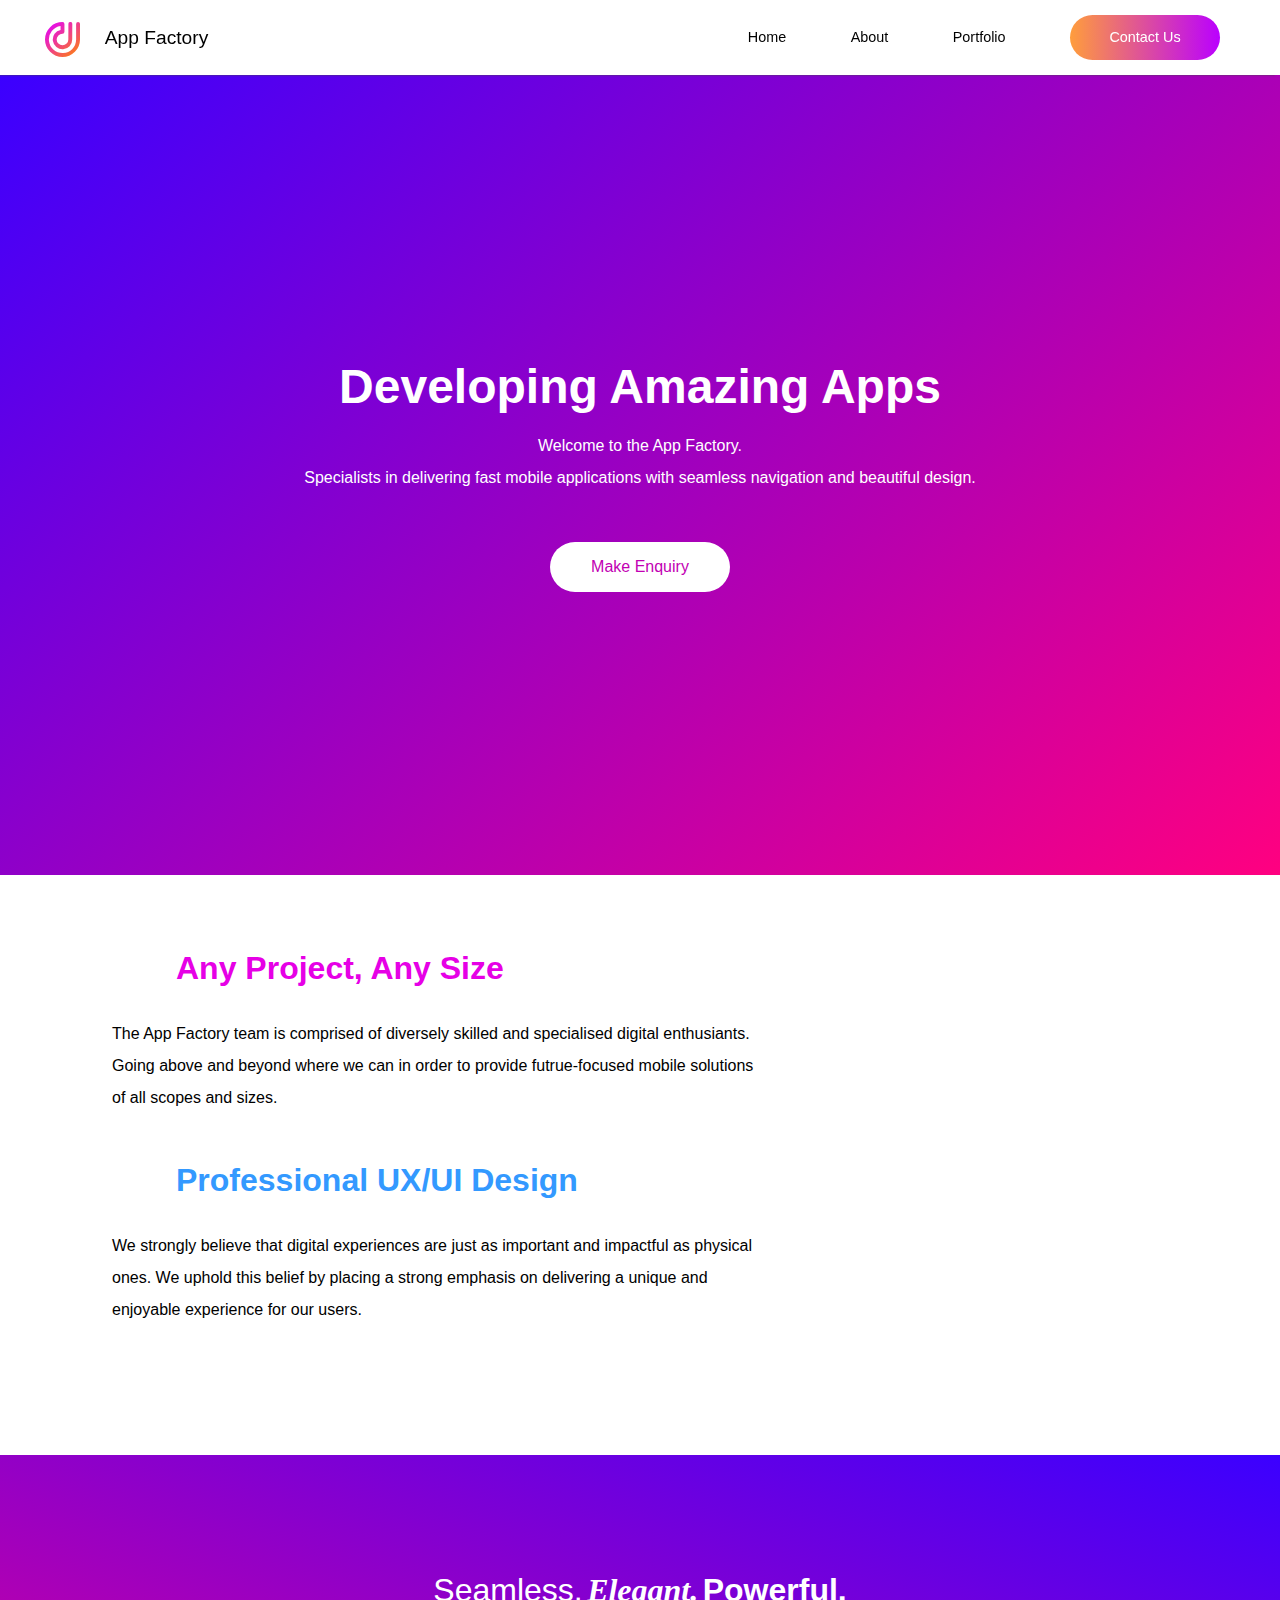
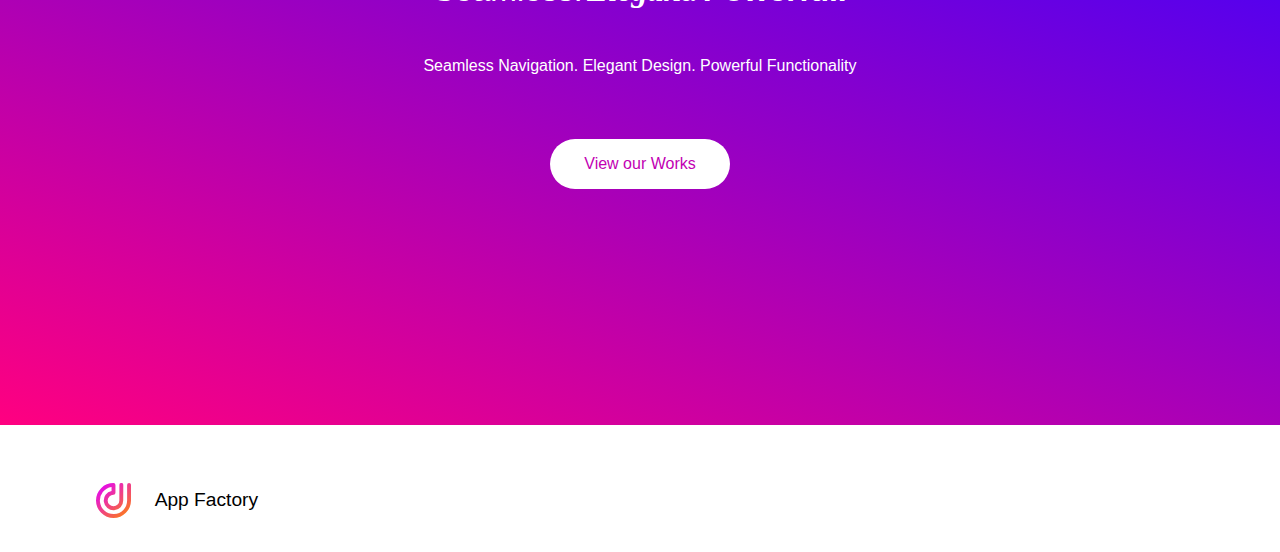
==== mobile.html @ f14864b9 "Updated App Factory Website" ====
<!DOCTYPE html>
<html>
<head>
    <title>App Factory</title>
    <link rel="stylesheet" type="text/css" href="indexmobile.css">
    <script src="https://ajax.googleapis.com/ajax/libs/jquery/3.2.1/jquery.min.js"></script>
    <script src="js/mobile/index.js"></script>

    

    <!--- Meta Tags for SEO -->
    <link rel="canonical" href="http://app-factory.com.au/">

    <meta property="og:locale" content="en_US">
    <meta property="og:type" content="website">
    <meta property="og:title" content="Home - App Factory Griffith University">
    <meta property="og:url" content="http://app-factory.com.au/">
    <meta property="og:site_name" content="App Factory Griffith University">


        
    <meta name="description" content="DESCRIPTION IS NEEDED HERE." />
        
    <meta name="keywords" content="SEO TAGS ARE NEEDED HERE" />

    <meta property="og:description" content="DESCRIPTION IS NEEDED HERE" />


<!-- Meta Tags End Here -->


    <!--Favicons-->
    <link rel="shortcut icon" href="assets/images/favicons/favicon.ico" type="image/x-icon"/>
    <link rel="apple-touch-icon" sizes="57x57" href="assets/images/favicons/apple-touch-icon-57x57.png">
    <link rel="apple-touch-icon" sizes="60x60" href="assets/images/favicons/apple-touch-icon-60x60.png">
    <link rel="apple-touch-icon" sizes="72x72" href="assets/images/favicons/apple-touch-icon-72x72.png">
    <link rel="apple-touch-icon" sizes="76x76" href="assets/images/favicons/apple-touch-icon-76x76.png">
    <link rel="apple-touch-icon" sizes="114x114" href="assets/images/favicons/apple-touch-icon-114x114.png">
    <link rel="apple-touch-icon" sizes="120x120" href="assets/images/favicons/apple-touch-icon-120x120.png">
    <link rel="apple-touch-icon" sizes="144x144" href="assets/images/favicons/apple-touch-icon-144x144.png">
    <link rel="apple-touch-icon" sizes="152x152" href="assets/images/favicons/apple-touch-icon-152x152.png">
    <link rel="apple-touch-icon" sizes="180x180" href="assets/images/favicons/apple-touch-icon-180x180.png">
    <link rel="icon" type="image/png" href="assets/images/favicons/favicon-16x16.png" sizes="16x16">
    <link rel="icon" type="image/png" href="assets/images/favicons/favicon-32x32.png" sizes="32x32">
    <link rel="icon" type="image/png" href="assets/images/favicons/favicon-96x96.png" sizes="96x96">
    <link rel="icon" type="image/png" href="assets/images/favicons/android-chrome-192x192.png" sizes="192x192">
    <!--End Favicons-->
    <meta name="viewport" content="width=device-width, initial-scale=1.0">

    <script type="text/javascript">
        window.onresize = function(event) {
        if (window.innerWidth > 768) {
          document.location = "index.html";
        }
      };
    </script>
</head>

<body id="body">

    <nav>
        <a href="index.html"><img src="assets/images/AFLogo.svg" id="logo" alt="App Factory Logo"></a>
        <h1>App Factory</h1>
        <img src="assets/images/icons/burgerbutton.svg" id="menu" onclick="showMenu()" alt="Mobile Menu Button">
        <img src="assets/images/icons/menuclosebtn.svg" id="x" onclick="hideMenu()" alt="Mobile Menu Close Button">
    </nav>

    <div id="menubox">
        <ul>
            <li><a href="mobile.html">Home</a></li>
            <li><a href="pages/about/about-mobile.html">About</a></li>
            <li><a href="pages/portfolio/portfolio-mobile.html">Portfolio</a></li>
            <li><a href="pages/contact/contact-mobile.html">Contact</a></li>
        </ul>
    </div>

    <div class="flexbox" id="flexbox">
        <header>
            <img src="assets/images/mockups/homepagemockup.png" alt="Product Mockup Image">
            <div class="slogan">
            <h1>Developing Amazing Apps</h1>
            <p>Welcome to the App Factory.<br>Specialists in delivering fast mobile applications with seamless navigation and beautiful design.</p>
            <a href="pages/contact/contact-mobile.html"><button id="enquirebutton">Make Enquiry</button></a>
            </div>
        </header>
        <div class="body1">
            <div class="body1-textbox1">
                <h2 id="h11">Any Project, Any Size</h2>
                <p id="p">The App Factory team is comprised of diversely skilled and specialised digital enthusiasts. Going above and beyond where we can in order to provide innovation-focused mobile solutions of all scopes and sizes.</p>
            </div>
            <div class="body1-textbox2">
                <h2 id="h12">Professional UX/UI Design</h2>
                <p>We strongly believe that digital experiences are just as important and impactful as physical ones. We uphold this belief by placing a strong emphasis on delivering a unique and enjoyable experience for our users.</p>
            </div>
            <a href="pages/portfolio/portfolio-mobile.html"><button>View our Portfolio</button></a>
        </div>
        <div class="body2">
            <div class="body2-content">
                <img src="assets/images/shapestarfall.svg" alt="Starfall of Shapes Design">
                <div>
                    <h3 id="seamless">Seamless.</h3>
                    <h3 id="elegant">Elegant.</h3>
                    <h3 id="powerful">Powerful.</h3>
                </div>
                <p>Seamless Navigation.<br> Elegant Design. Powerful Functionality</p>
                <a href="pages/portfolio/portfolio-mobile.html"><button>View our Works</button></a>
            </div>
        </div>
    </div>
    <footer id="footer">
        <div>
            <img src="assets/images/AFLogo.svg" alt="App Factory Logo - Footer">
            <h4>App Factory</h4>
            <p>App Factory is a leading app development team on the Gold Coast based in the School of Information and Communication Technology, Griffith University.</p>
            <p>&copy; Copyright 2015 | App Factory</p>
        </div>
    </footer>
</body>
---- indexmobile.css ----
html {
  height: 100%;
  font-family: "Helvetica", sans-serif;
  width: 100%;
}

body {
  width: 100%;
  padding: 0;
  margin-left: 0;
  margin-right: 0;
  overflow-x: hidden;
}

nav {
  width: 100vw;
  background-color: rgba(255, 255, 255, 0.95);
  box-shadow: -5px 0px 2px #444;
  height: 65px;
  position: fixed;
  top: 0;
  z-index: 111;
}
#logo {
  position: relative;
  width: auto;
  height: 32px;
  margin-left: 3.5vw;
  margin-top: 16px;
}

#menu {
  float: right;
  height: 28px;
  width: auto;
  margin-top: 18px;
  margin-right: 23px;
}

#x {
  float: right;
  height: 30px;
  width: auto;
  margin-top: 15px;
  margin-right: 23px;
  display: none;
}

nav h1 {
  display: inline-block;
  position: absolute;
  font-family: "Helvetica", sans-serif;
  font-weight: lighter;
  margin-left: 15px;
  margin-top: 20px;
  font-size: 1.2em;
}


/*----Menu----*/

#menubox {
  width: 100vw;
  margin-top: 65px;
  top: 0;
  height: calc(100vh - 65px);
  padding: 0;
  position: absolute;
  z-index: 1000;
  color: white;
  position: absolute;
  flex-direction: column;
  justify-content: center;
  background: linear-gradient(200deg, darkviolet, deeppink);
  margin-left: 100vw;
  display: none;
  position: fixed;
}

#menubox img {
  width: 6vw;
  height: auto;
  bottom:  0;
  position: absolute;
  margin-left: 3.5vw;
  margin-top: 3vh;
  top: 0;
}

#menubox ul {
  text-align: center;
  margin: 0 auto;
  width: 80%;
  padding: 0;
}

#menubox ul li {
  list-style-type: none;
  font-size: 5vh;
  font-weight: bold;
  line-height: 2em;
}

#menubox a {
  text-decoration: none;
  color: white;
}

#menubox a:visited {
  color: white;
}

/*----Flexbox----*/

.flexbox {
    display: block;
}

header {
  width: 100%;
  min-height: 700px;
  height: 85vh;
  margin-top: 65px;
  display: flex;
  justify-content: center;
  flex-direction: column;
  overflow: hidden;

  background: -webkit-linear-gradient(50deg, #3B00FF, #FF0080);
  background: -moz-linear-gradient(50deg, #3B00FF, #FF0080);
  background: -o-linear-gradient(50deg, #3B00FF, #FF0080);
  background: linear-gradient(140deg, #3B00FF, #FF0080);
}

header img {
  width: 45%;
  height: auto;
  margin-left: auto;
  margin-right: auto;
}

.slogan {
  position: relative;
  margin: 0 auto;
  text-align: center;
  color: white;
  width: 80%;
}

.slogan h1 {
  font-size: 1.8em;
  -webkit-font-smoothing: antialiased;
}

.slogan p {
  font-size: 1em;
  margin-top: 3em;
  line-height: 2;
  -webkit-font-smoothing: antialiased;
}

header button {
  background-color: white;
  width: 180px;
  height: 50px;
  border: none;
  border-radius: 30px;
  font-size: 1em;
  font-family: "Helvetica", sans-serif;
  color: #c200b3;
  margin: 0 auto;
  position: relative;
  margin-top: 1.5em;
  display: block;
  box-shadow: 0px 0px 3px #666;
}

header button:hover {
  background: none;
  color: white;
  border: 2px solid white;
}

header button:focus {
  outline: none;
}

header a {
  text-decoration: none;
}

/*----Body1----*/

.body1 {
  min-height: 500px;
  height: 670px;
  width: 100%;
  display: flex;
  flex-direction: column;
  justify-content: center;
}

.body1-textbox1 {
  width: 85%;
  margin-left: 2em;
}

.body1-textbox2 {
  width: 85%;
  margin-left: 2em;
  margin-top: 1em;
}

.body1 p {
  margin-top: 0.3em;
  line-height: 1.8em;
}

#pinkshapes {
  height: 35px;
  width: auto;
  display: inline-block;
}

#bluepen {
  height: 35px;
  width: auto;
  display: inline-block;
  margin-top: 3em;
}

#h11 {
  color: #e600e6;
  font-size: 1.5em;
  display: inline-block;
}

#h12 {
  color: darkviolet;
  font-size: 1.5em;
  display: inline-block;
}

.body1 button {
  width: 160px;
  height: 45px;
  border: none;
  border-radius: 30px;
  font-size: 0.8em;
  font-family: "Helvetica", sans-serif;
  color: white;
  margin: 0 auto;
  background: -webkit-linear-gradient(left, #FF9D3C, #BA00FF);
  background: -moz-linear-gradient(left, #FF9D3C, #BA00FF);
  background: -o-linear-gradient(left, #FF9D3C, #BA00FF);
  background: linear-gradient(to right, #FF9D3C, #BA00FF);
  margin-top: 1em;
}

.body1 button:hover {
  background: none;
  font-size: 0.8em;
  font-family: "Helvetica", sans-serif;
  color: black;
  border: 2px solid #BA00FF;
}

.body1 button:focus {
  outline: 0;
}

.body1 a {
  margin: 0 auto;
}

/*----Body2----*/

.body2 {
  height: 420px;
  width: 100%;
  background: -webkit-linear-gradient(110deg, #3B00FF, #FF0080);
  background: -moz-linear-gradient(110deg, #3B00FF, #FF0080);
  background: -o-linear-gradient(110deg, #3B00FF, #FF0080);
  background: linear-gradient(200deg, #3B00FF, #FF0080);
  display: flex;
  flex-direction: column;
  justify-content: center;
}

.body2-content {
  text-align: center;
  color: white;
}

.body2-content img {
  width: auto;
  height: 125px;
  margin: 0 auto;
}

.body2-content h3 {
  display: inline-block;
  font-size: 1.5em;
}

.body2-content p {
  font-weight: lighter;
  line-height: 1.5em;
}

#seamless {
  font-weight: lighter;
}

#elegant {
  font-family: "Times New Roman", sans-serif;
  font-style: italic;
}

#powerful {
  font-weight: bold;
}

.body2 button {
  background-color: white;
  width: 160px;
  height: 45px;
  border: none;
  border-radius: 30px;
  font-size: 0.8em;
  font-family: "Helvetica", sans-serif;
  color: #c200b3;
  margin: 0 auto;
  position: relative;
  margin-top: 1.5em;
  display: block;
  box-shadow: 0px 0px 3px #666;
}

.body2 button:hover {
  background: none;
  color: white;
  border: 2px solid white;
  font-size: 0.8em
}

.body2 button:focus {
  outline: none;
}

.body2 a {
  margin: 0 auto;
  text-decoration: none;
}

/*----Footer----*/

footer {
  width: 100%;
  height: 200px;
}

footer div {
  width: 80%;
  margin-top: 2em;
  margin-left: 2em;
}

footer img {
  height: 35px;
  width: auto;
  display: block;
  position: absolute;
  margin-top: 1.5em;
}

footer h4 {
  display: inline-block;
  margin-left: 3em;
  margin-top: 2em;
}

footer p {
  font-size: 0.8em;
  line-height: 1.5em;
  color: #333;
}
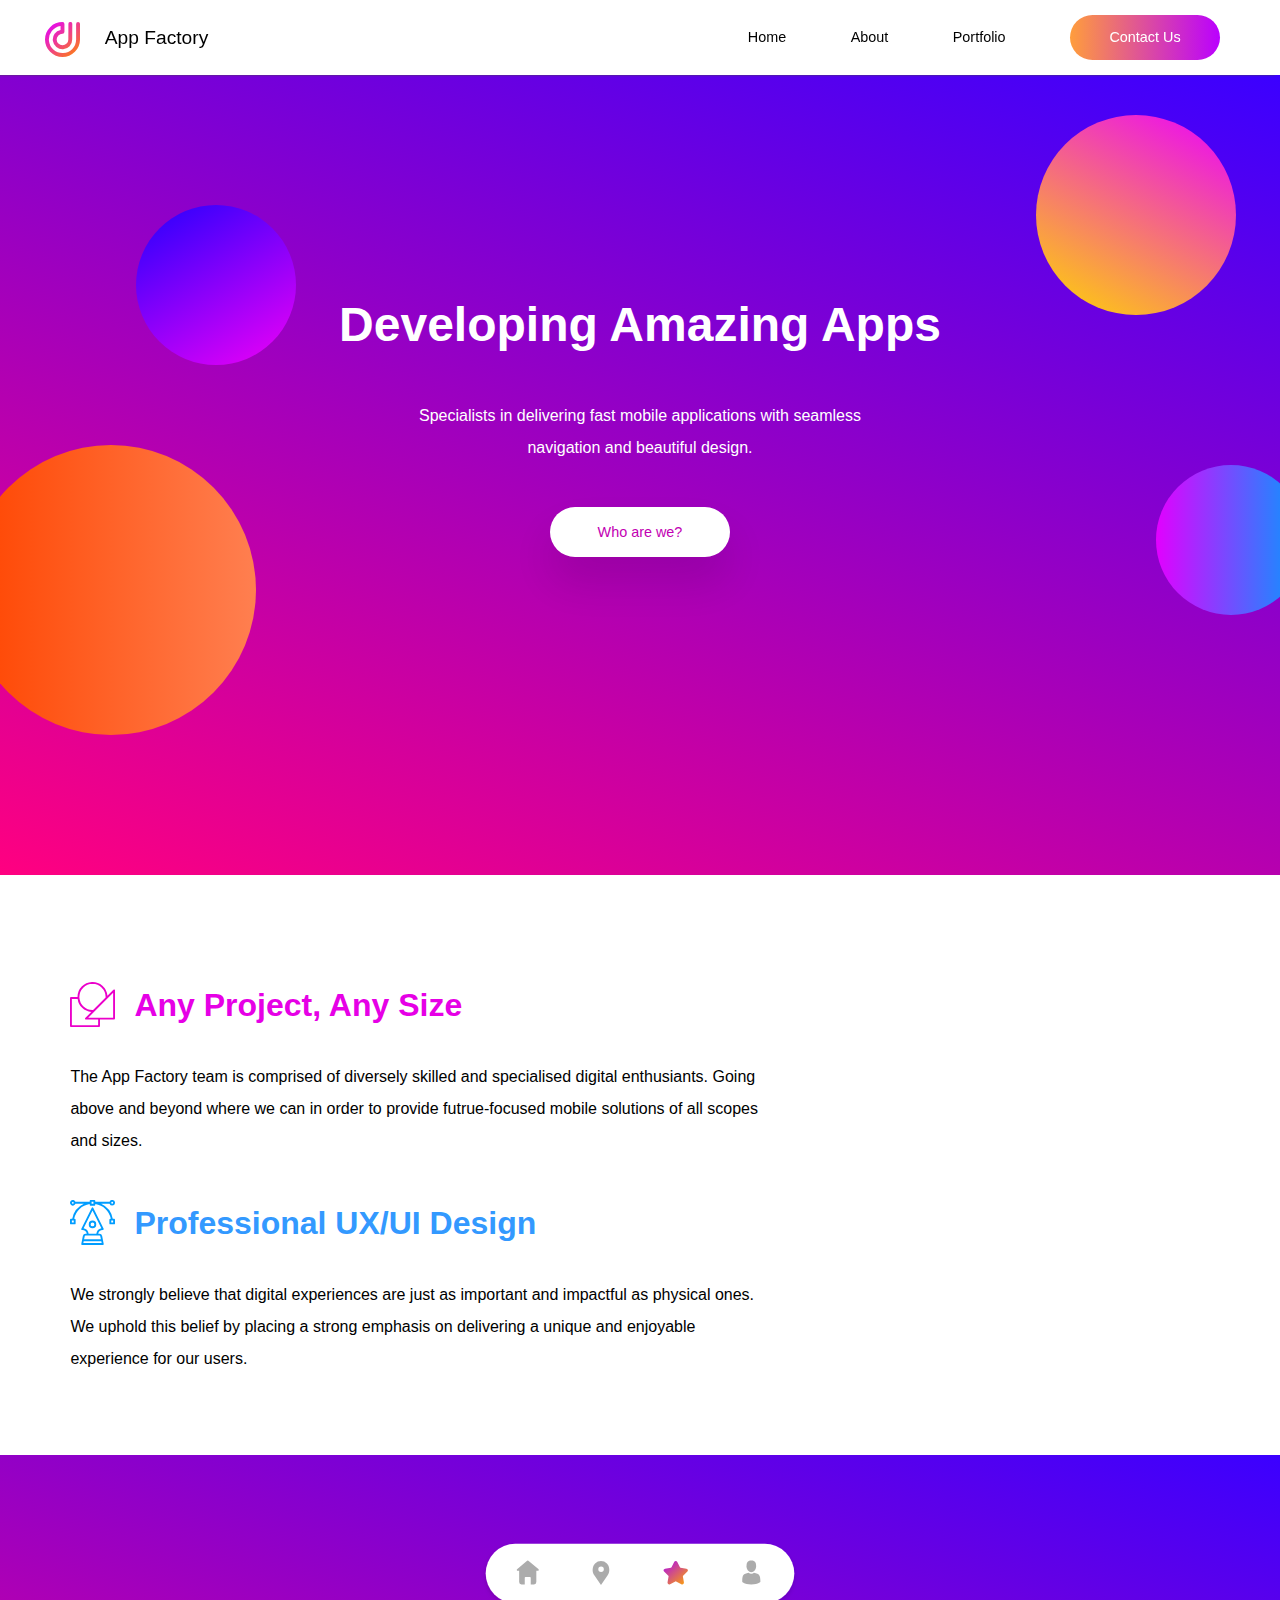
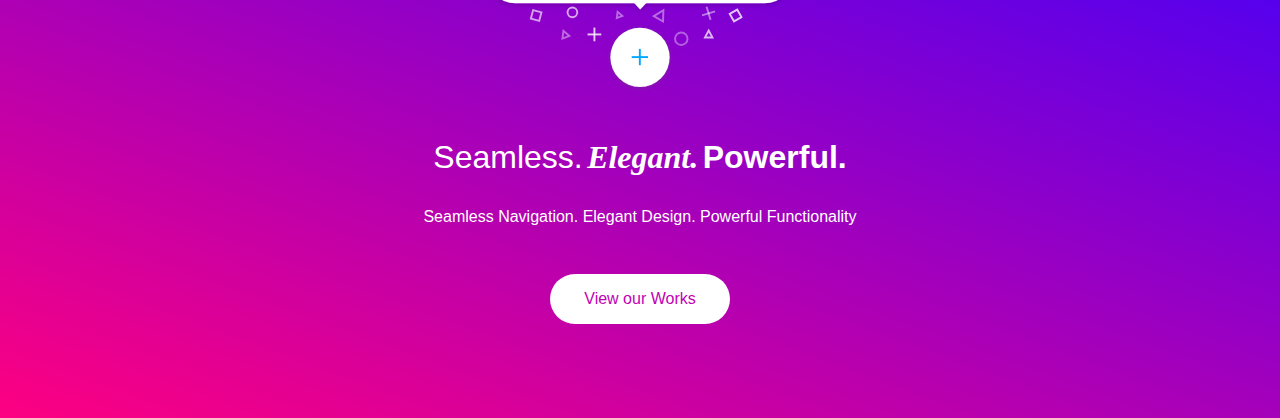
==== commit 0c7000ef: "Final Update - Responsiveness Tweaks, consistency ensurance across desktop and mobile." ====
--- a/mobile.html
+++ b/mobile.html
@@ -60,7 +60,7 @@
 
     <nav>
         <a href="index.html"><img src="assets/images/AFLogo.svg" id="logo" alt="App Factory Logo"></a>
-        <h1>App Factory</h1>
+        <a href="index.html"><h1>App Factory</h1></a>
         <img src="assets/images/icons/burgerbutton.svg" id="menu" onclick="showMenu()" alt="Mobile Menu Button">
         <img src="assets/images/icons/menuclosebtn.svg" id="x" onclick="hideMenu()" alt="Mobile Menu Close Button">
     </nav>
@@ -79,8 +79,8 @@
             <img src="assets/images/mockups/homepagemockup.png" alt="Product Mockup Image">
             <div class="slogan">
             <h1>Developing Amazing Apps</h1>
-            <p>Welcome to the App Factory.<br>Specialists in delivering fast mobile applications with seamless navigation and beautiful design.</p>
-            <a href="pages/contact/contact-mobile.html"><button id="enquirebutton">Make Enquiry</button></a>
+            <p>Specialists in delivering fast mobile applications with seamless navigation and beautiful design.</p>
+            <a href="pages/about/about-mobile.html"><button id="enquirebutton">Who are we?</button></a>
             </div>
         </header>
         <div class="body1">
@@ -92,7 +92,6 @@
                 <h2 id="h12">Professional UX/UI Design</h2>
                 <p>We strongly believe that digital experiences are just as important and impactful as physical ones. We uphold this belief by placing a strong emphasis on delivering a unique and enjoyable experience for our users.</p>
             </div>
-            <a href="pages/portfolio/portfolio-mobile.html"><button>View our Portfolio</button></a>
         </div>
         <div class="body2">
             <div class="body2-content">
--- a/indexmobile.css
+++ b/indexmobile.css
@@ -1,6 +1,6 @@
 html {
   height: 100%;
-  font-family: "Helvetica", sans-serif;
+  font-family: "Helvetica Neue", Helvetica, sans-serif;
   width: 100%;
 }
 
@@ -137,6 +137,7 @@
   height: auto;
   margin-left: auto;
   margin-right: auto;
+  margin-top: -6em;
 }
 
 .slogan {
@@ -165,14 +166,14 @@
   height: 50px;
   border: none;
   border-radius: 30px;
-  font-size: 1em;
+  font-size: 0.9em;
   font-family: "Helvetica", sans-serif;
   color: #c200b3;
   margin: 0 auto;
   position: relative;
-  margin-top: 1.5em;
+  margin-top: 3em;
   display: block;
-  box-shadow: 0px 0px 3px #666;
+  box-shadow: 0px 25px 40px rgba(0,0,0,0.1);
 }
 
 header button:hover {
@@ -193,26 +194,31 @@
 
 .body1 {
   min-height: 500px;
-  height: 670px;
+  height: 520px;
   width: 100%;
   display: flex;
   flex-direction: column;
   justify-content: center;
+  padding-bottom: 1em;
 }
 
 .body1-textbox1 {
   width: 85%;
-  margin-left: 2em;
+  margin: auto;
+  margin-top: 4em;
+  text-align: center;
 }
 
 .body1-textbox2 {
   width: 85%;
-  margin-left: 2em;
-  margin-top: 1em;
+  margin: auto;
+  margin-top: -2em;
+  text-align: center;
 }
 
 .body1 p {
   margin-top: 0.3em;
+  font-size: 0.9em;
   line-height: 1.8em;
 }
 
@@ -231,47 +237,17 @@
 
 #h11 {
   color: #e600e6;
-  font-size: 1.5em;
-  display: inline-block;
+  font-size: 1.3em;
+  display: inline-block;
+  text-align: center;
 }
 
 #h12 {
-  color: darkviolet;
-  font-size: 1.5em;
-  display: inline-block;
-}
-
-.body1 button {
-  width: 160px;
-  height: 45px;
-  border: none;
-  border-radius: 30px;
-  font-size: 0.8em;
-  font-family: "Helvetica", sans-serif;
-  color: white;
-  margin: 0 auto;
-  background: -webkit-linear-gradient(left, #FF9D3C, #BA00FF);
-  background: -moz-linear-gradient(left, #FF9D3C, #BA00FF);
-  background: -o-linear-gradient(left, #FF9D3C, #BA00FF);
-  background: linear-gradient(to right, #FF9D3C, #BA00FF);
-  margin-top: 1em;
-}
-
-.body1 button:hover {
-  background: none;
-  font-size: 0.8em;
-  font-family: "Helvetica", sans-serif;
-  color: black;
-  border: 2px solid #BA00FF;
-}
-
-.body1 button:focus {
-  outline: 0;
-}
-
-.body1 a {
-  margin: 0 auto;
-}
+  color: #009DFF;
+  font-size: 1.3em;
+  display: inline-block;
+}
+
 
 /*----Body2----*/
 
@@ -304,12 +280,13 @@
 }
 
 .body2-content p {
-  font-weight: lighter;
-  line-height: 1.5em;
+  font-weight: 300;
+  font-size: 0.8em;
+  line-height: 2em;
 }
 
 #seamless {
-  font-weight: lighter;
+  font-weight: 200;
 }
 
 #elegant {
@@ -317,24 +294,23 @@
   font-style: italic;
 }
 
-#powerful {
-  font-weight: bold;
-}
+
 
 .body2 button {
   background-color: white;
-  width: 160px;
-  height: 45px;
+  width: 180px;
+  height: 50px;
   border: none;
   border-radius: 30px;
-  font-size: 0.8em;
+  font-size: 0.9em;
   font-family: "Helvetica", sans-serif;
   color: #c200b3;
   margin: 0 auto;
   position: relative;
-  margin-top: 1.5em;
+  margin-top: 3em;
   display: block;
-  box-shadow: 0px 0px 3px #666;
+  z-index: 1000000;
+  box-shadow: 0px 25px 40px rgba(0,0,0,0.1);
 }
 
 .body2 button:hover {
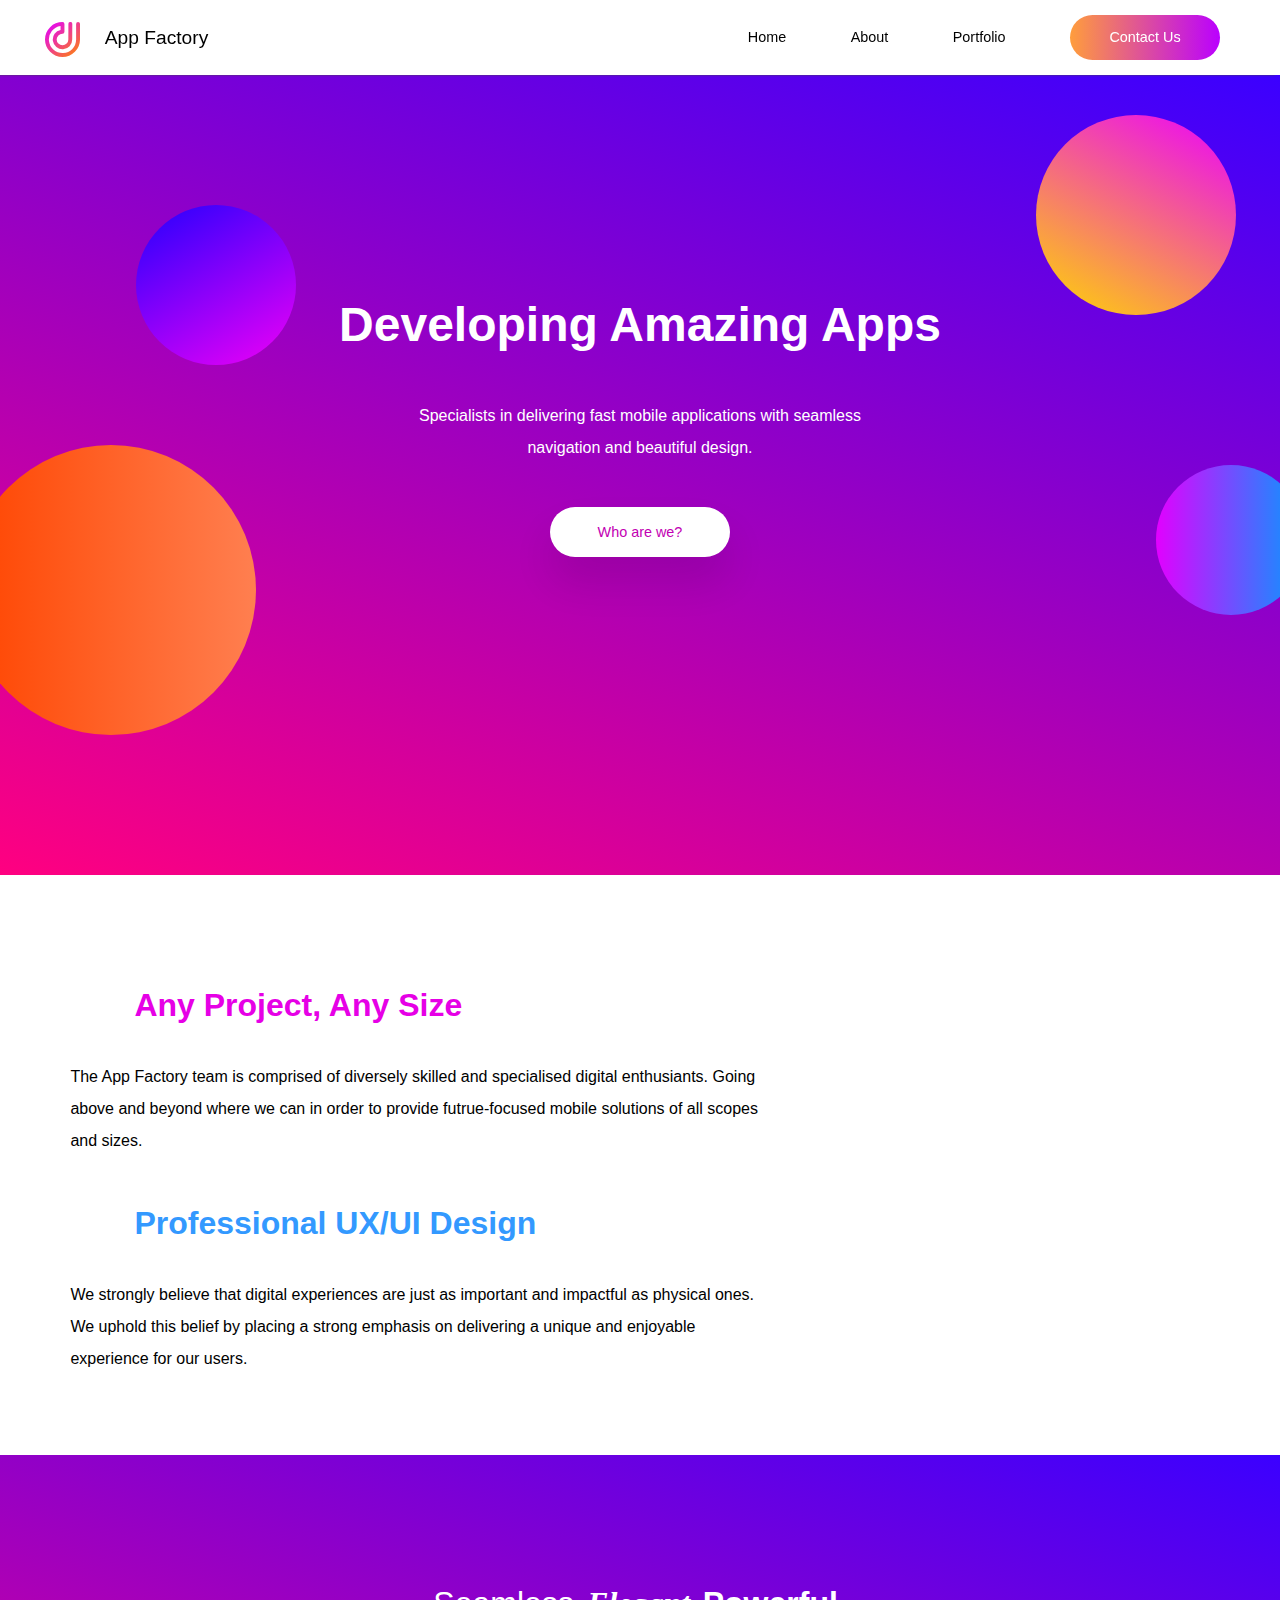
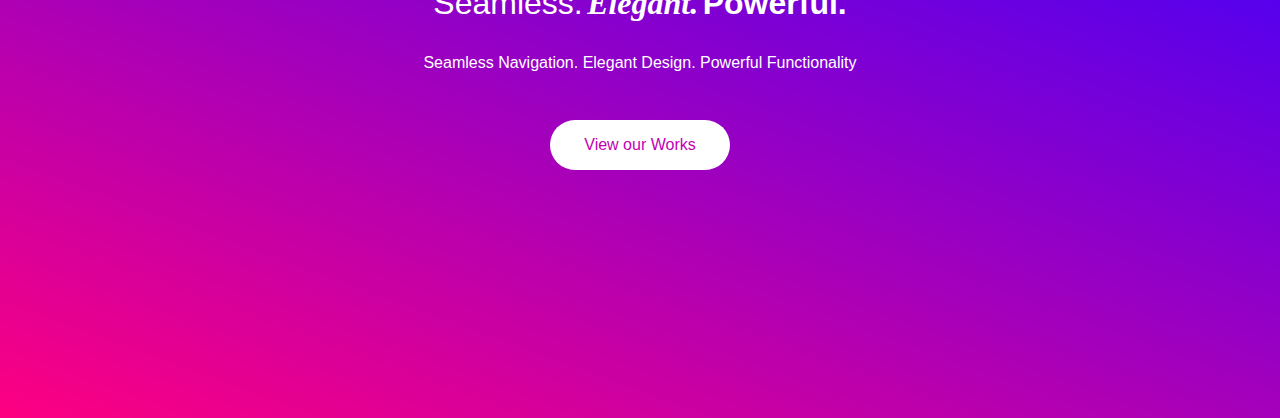
==== commit f146689a: "Minor Grammatical and Spelling Error Fixups" ====
--- a/mobile.html
+++ b/mobile.html
@@ -111,7 +111,7 @@
             <img src="assets/images/AFLogo.svg" alt="App Factory Logo - Footer">
             <h4>App Factory</h4>
             <p>App Factory is a leading app development team on the Gold Coast based in the School of Information and Communication Technology, Griffith University.</p>
-            <p>&copy; Copyright 2015 | App Factory</p>
+            <p>&copy; Copyright 2017 | App Factory</p>
         </div>
     </footer>
 </body>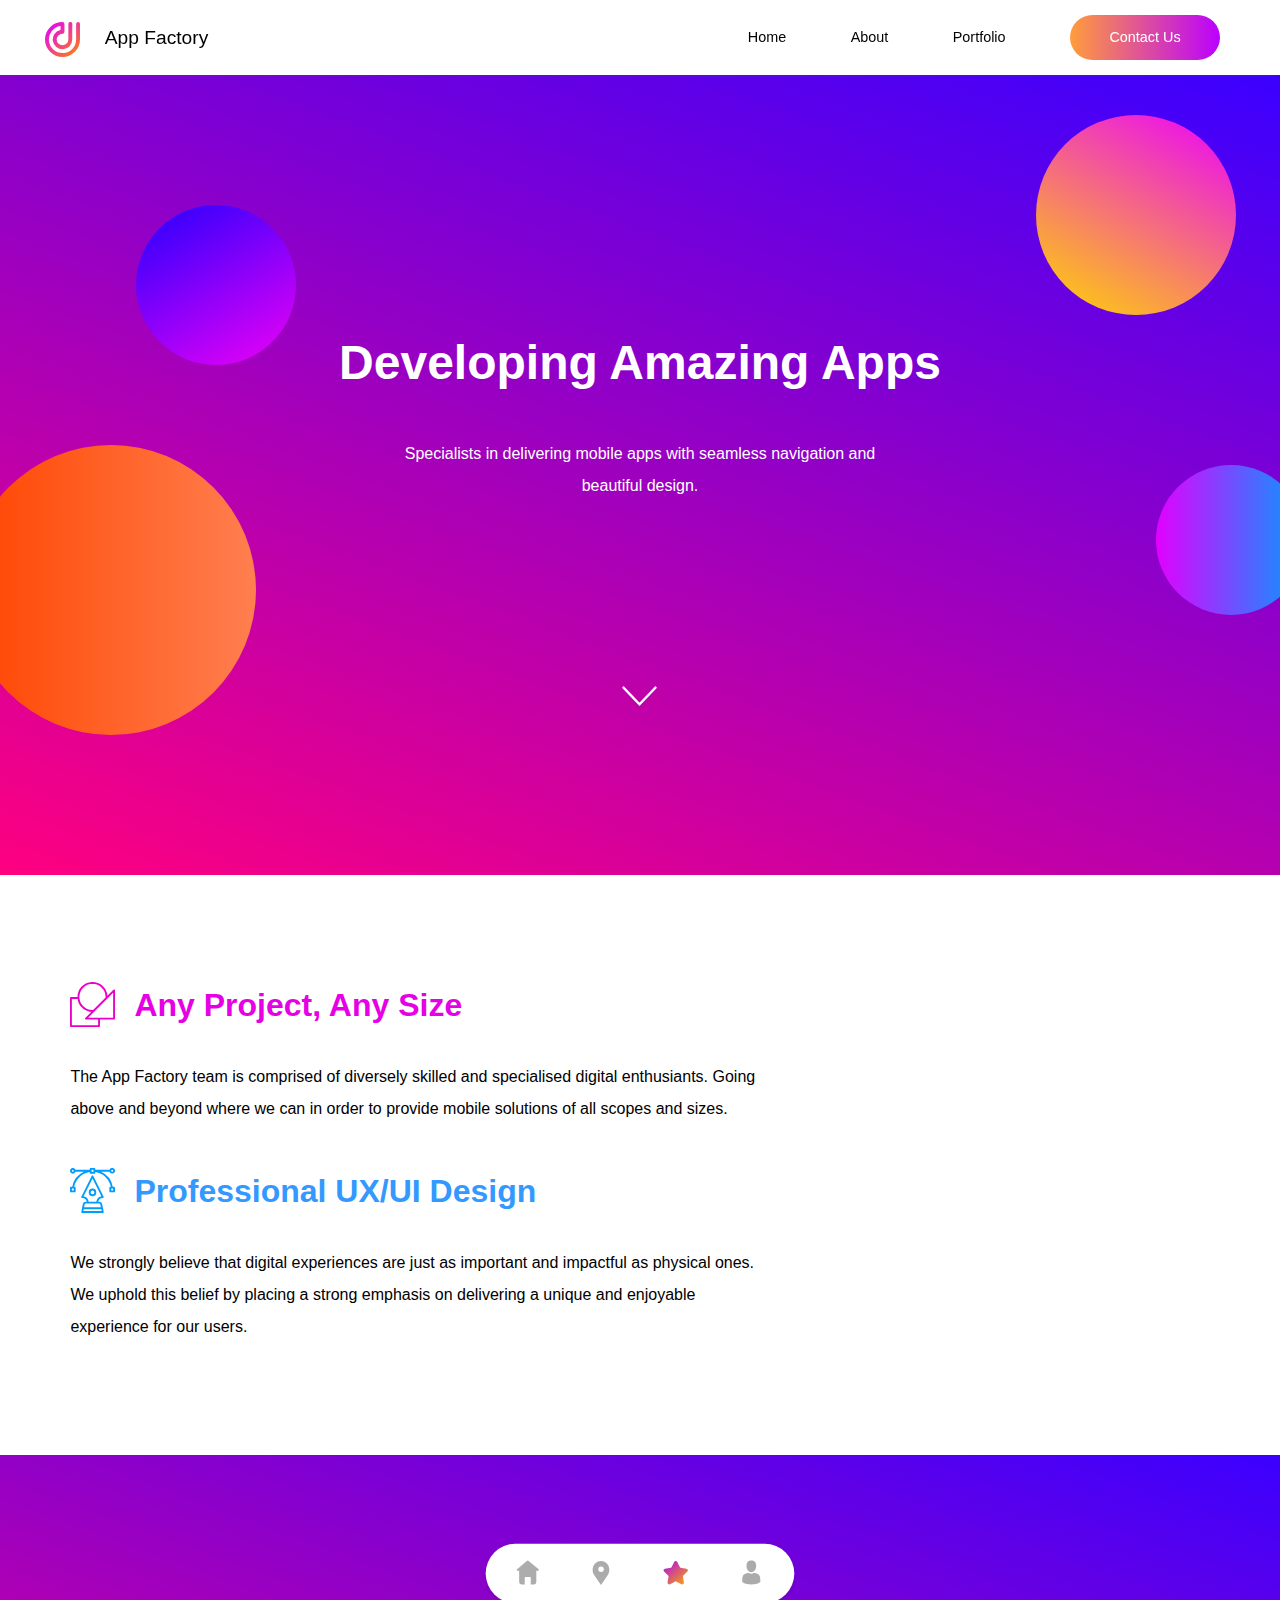
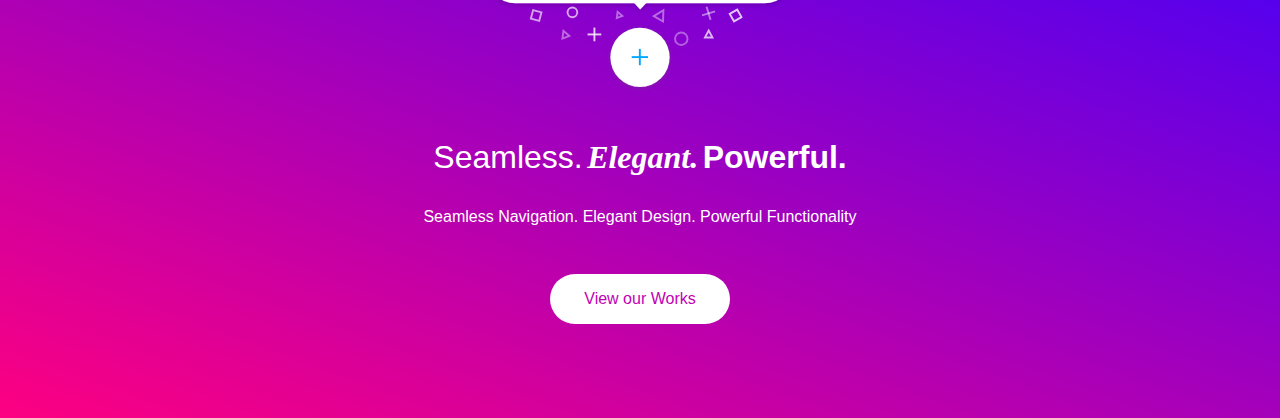
==== commit e54f5397: "Fixed majority of issues regarding various content" ====
--- a/mobile.html
+++ b/mobile.html
@@ -79,14 +79,14 @@
             <img src="assets/images/mockups/homepagemockup.png" alt="Product Mockup Image">
             <div class="slogan">
             <h1>Developing Amazing Apps</h1>
-            <p>Specialists in delivering fast mobile applications with seamless navigation and beautiful design.</p>
+            <p>Specialists in delivering fast mobile apps with seamless navigation and beautiful design.</p>
             <a href="pages/about/about-mobile.html"><button id="enquirebutton">Who are we?</button></a>
             </div>
         </header>
         <div class="body1">
             <div class="body1-textbox1">
                 <h2 id="h11">Any Project, Any Size</h2>
-                <p id="p">The App Factory team is comprised of diversely skilled and specialised digital enthusiasts. Going above and beyond where we can in order to provide innovation-focused mobile solutions of all scopes and sizes.</p>
+                <p id="p">The App Factory team is comprised of diversely skilled and specialised digital enthusiants. Going above and beyond where we can in order to provide mobile solutions of all scopes and sizes.</p>
             </div>
             <div class="body1-textbox2">
                 <h2 id="h12">Professional UX/UI Design</h2>
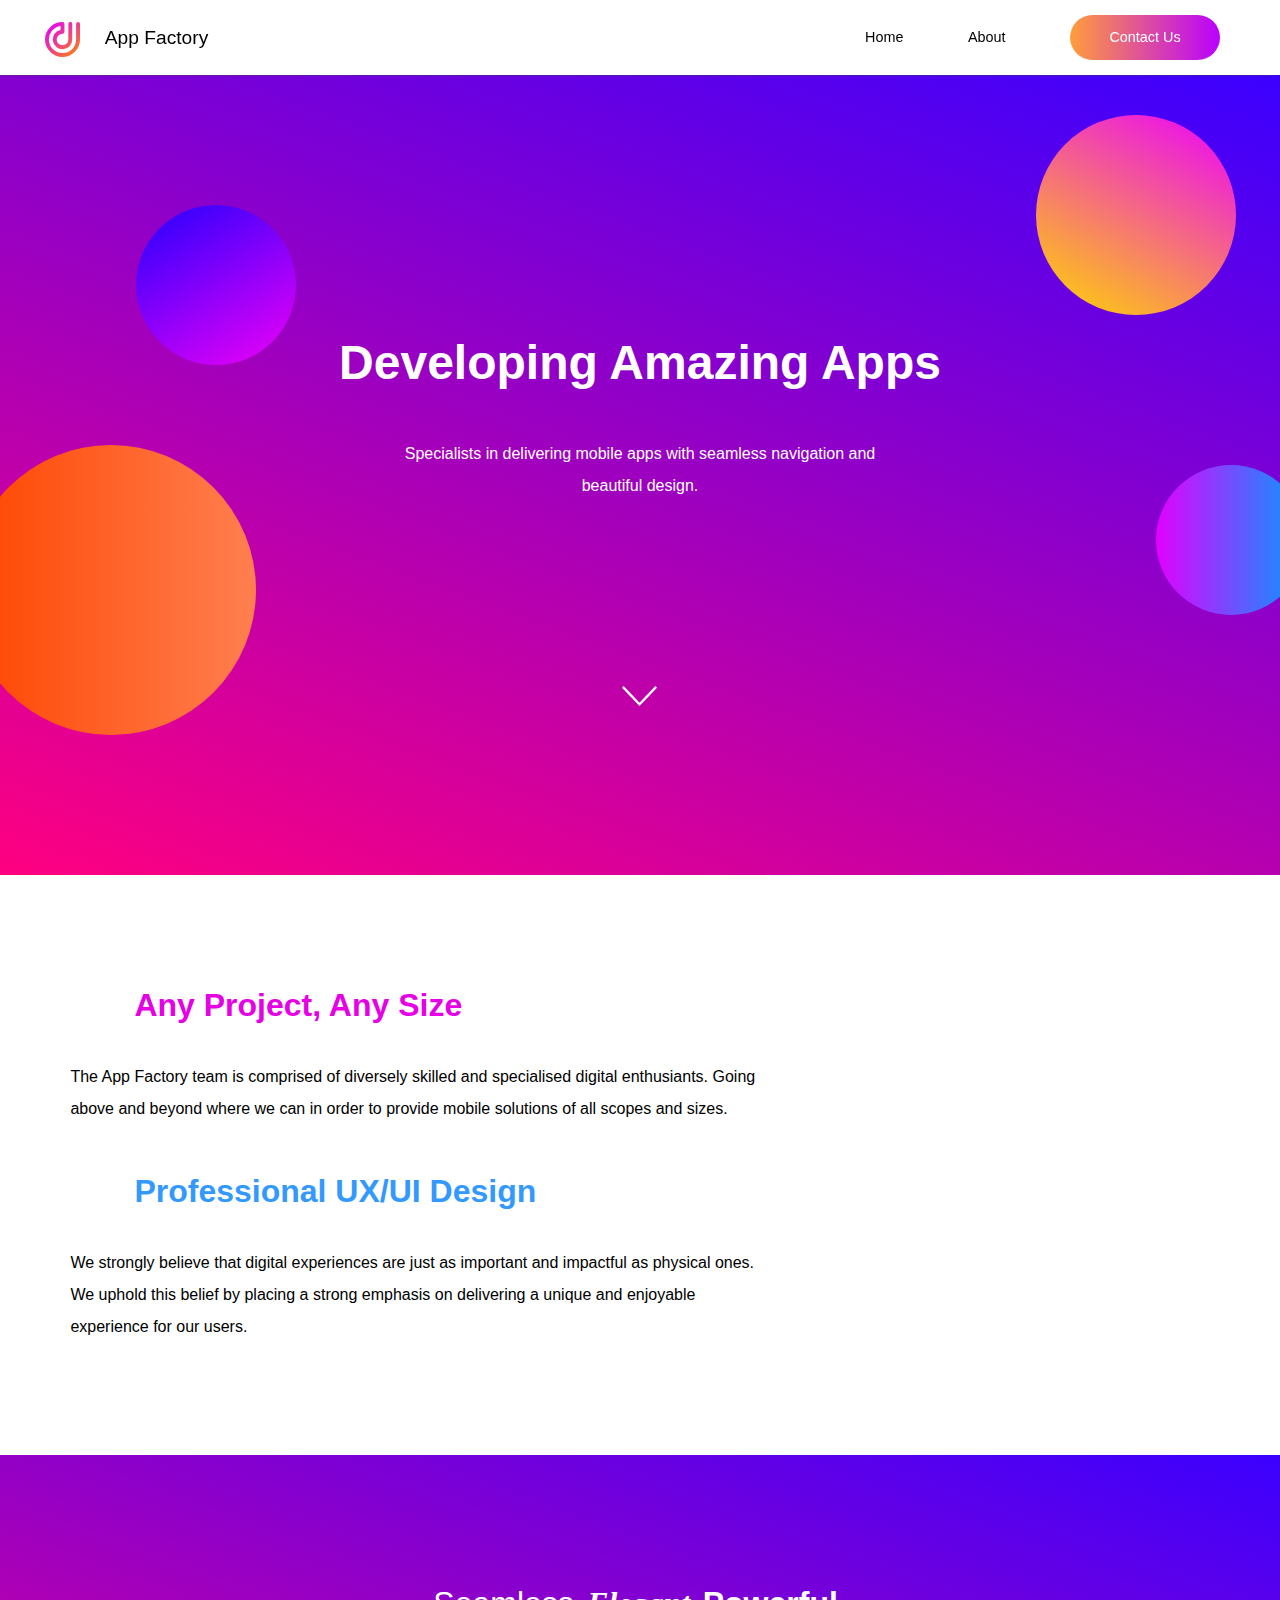
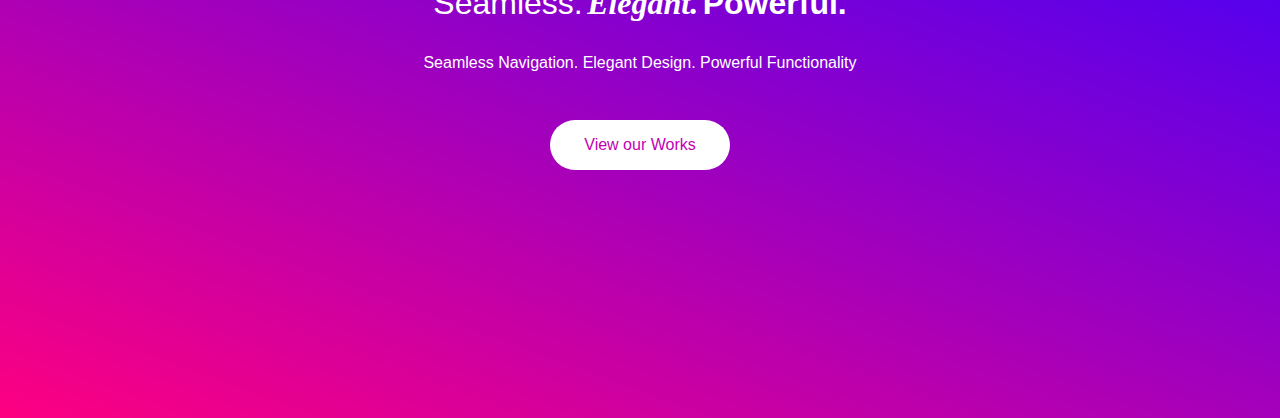
==== commit 370a64ea: "Mobile content updated and fixed" ====
--- a/mobile.html
+++ b/mobile.html
@@ -69,7 +69,6 @@
         <ul>
             <li><a href="mobile.html">Home</a></li>
             <li><a href="pages/about/about-mobile.html">About</a></li>
-            <li><a href="pages/portfolio/portfolio-mobile.html">Portfolio</a></li>
             <li><a href="pages/contact/contact-mobile.html">Contact</a></li>
         </ul>
     </div>
@@ -79,8 +78,7 @@
             <img src="assets/images/mockups/homepagemockup.png" alt="Product Mockup Image">
             <div class="slogan">
             <h1>Developing Amazing Apps</h1>
-            <p>Specialists in delivering fast mobile apps with seamless navigation and beautiful design.</p>
-            <a href="pages/about/about-mobile.html"><button id="enquirebutton">Who are we?</button></a>
+            <p>Specialists in delivering mobile apps with seamless navigation and beautiful design.</p>
             </div>
         </header>
         <div class="body1">
@@ -102,7 +100,6 @@
                     <h3 id="powerful">Powerful.</h3>
                 </div>
                 <p>Seamless Navigation.<br> Elegant Design. Powerful Functionality</p>
-                <a href="pages/portfolio/portfolio-mobile.html"><button>View our Works</button></a>
             </div>
         </div>
     </div>
--- a/indexmobile.css
+++ b/indexmobile.css
@@ -35,6 +35,7 @@
   width: auto;
   margin-top: 18px;
   margin-right: 23px;
+  z-index: 99999 !important;
 }
 
 #x {
@@ -118,7 +119,7 @@
 
 header {
   width: 100%;
-  min-height: 700px;
+  min-height: 600px;
   height: 85vh;
   margin-top: 65px;
   display: flex;
@@ -150,12 +151,13 @@
 
 .slogan h1 {
   font-size: 1.8em;
+  margin-top: 2em;
   -webkit-font-smoothing: antialiased;
 }
 
 .slogan p {
   font-size: 1em;
-  margin-top: 3em;
+  margin-top: 1em;
   line-height: 2;
   -webkit-font-smoothing: antialiased;
 }
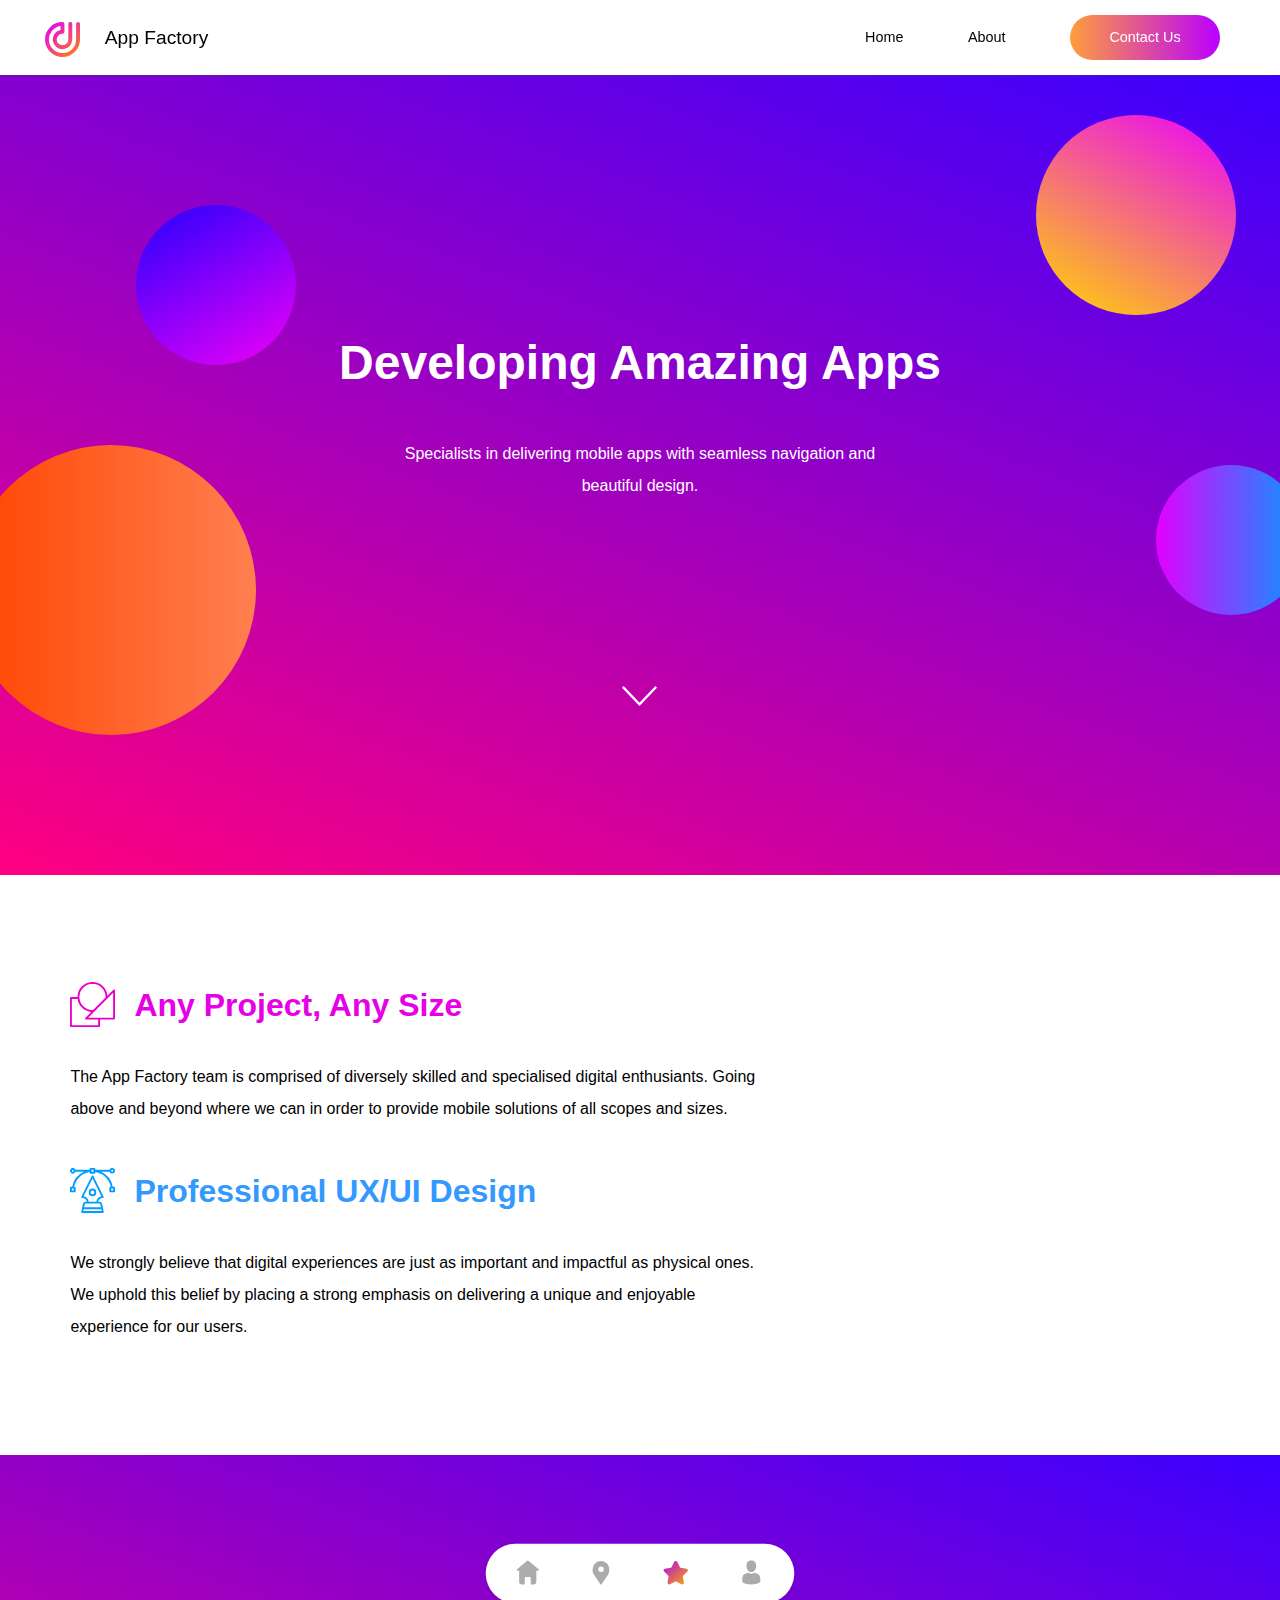
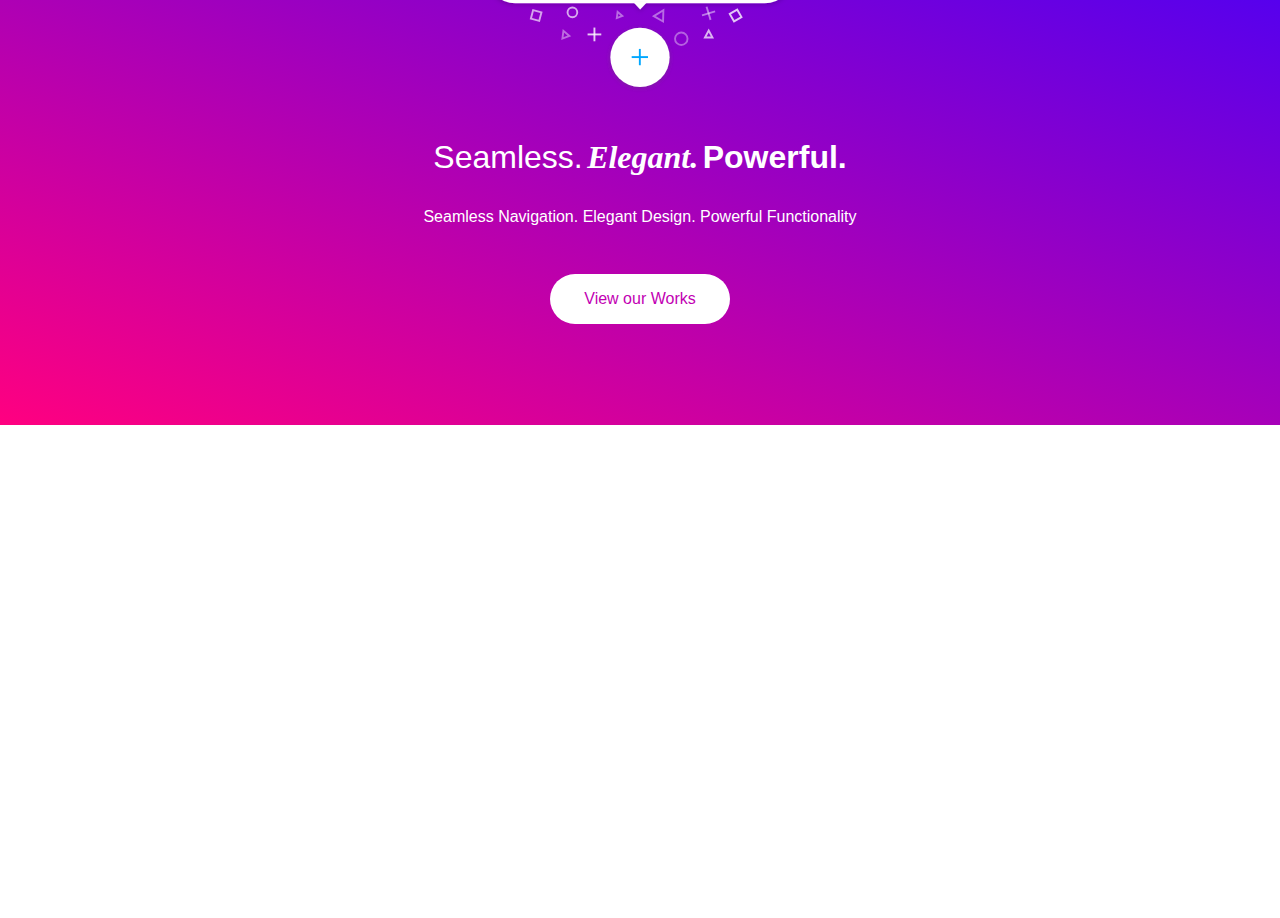
==== commit e2d2d9f8: "Added portfolio slideshow to mobile, added top box shadow to footer, fixed broken/missing links" ====
--- a/mobile.html
+++ b/mobile.html
@@ -24,9 +24,7 @@
     <meta name="keywords" content="SEO TAGS ARE NEEDED HERE" />
 
     <meta property="og:description" content="DESCRIPTION IS NEEDED HERE" />
-
-
-<!-- Meta Tags End Here -->
+    <!-- Meta Tags End Here -->
 
 
     <!--Favicons-->
@@ -102,6 +100,29 @@
                 <p>Seamless Navigation.<br> Elegant Design. Powerful Functionality</p>
             </div>
         </div>
+        <div class="body3">
+            <div class="mockup1 mockup-container">
+                <img src="assets/images/mockups/accessgcmockup.png" class="body3-mockup">
+                <div class="mockup-container-texbox">
+                <h3 id="gcaccess">GC Access</h3>
+                <p>Access GC provides information about disability services on the Gold Coast. It currently displays disability carparks, toilets, and access ramps. Colour-coded clusters indicate the types of services within a cluster.</p>
+                </div>
+            </div>
+            <div class="mockup2 mockup-container">
+                <img src="assets/images/mockups/gcdogparksmockup.png" class="body3-mockup">
+                <div class="mockup-container-texbox">
+                <h3 id="gcdogparks">GC Dog Parks</h3>
+                <p>GC Dog Parks provides information about dog parks on the Gold Coast. It currently displays on-leash, off-leash, and dog prohibited areas. Use the near me feature to find dog parks near you. Dog parks can be further filtered by poo bags and dog agility areas. </p>
+                </div>
+            </div>
+            <div class="mockup3 mockup-container">
+                <img src="assets/images/mockups/clinihelpmockup.png" class="body3-mockup">
+                <div class="mockup-container-texbox">
+                <h3 id="gcdogparks">CliniHelp</h3>
+                <p>CliniHelp is a comprehensive record-keeping tool specifically designed for patients suffering from Chronic Fatigue Syndrome (CFS), Multiple Sclerosis (MS), and Rheumatoid Arthritis (RA).</p>
+                </div>
+            </div>
+        </div>
     </div>
     <footer id="footer">
         <div>
--- a/indexmobile.css
+++ b/indexmobile.css
@@ -1,3 +1,22 @@
+@keyframes anim-1 {
+	0%, 8.3% { opacity: 0; }
+  8.3%,25% { opacity: 1; }
+  33.33%, 100% { opacity: 0; }
+}
+
+@keyframes anim-2 {
+	0%, 33.33% { opacity: 0; }
+  41.63%, 58.29% { opacity: 1; }
+  66.66%, 100% { opacity: 0; }
+}
+
+@keyframes anim-3 {
+	0%, 66.66% { opacity: 0; }
+  74.96%, 91.62% { opacity: 1; }
+  100% { opacity: 0; }
+}
+
+
 html {
   height: 100%;
   font-family: "Helvetica Neue", Helvetica, sans-serif;
@@ -7,8 +26,7 @@
 body {
   width: 100%;
   padding: 0;
-  margin-left: 0;
-  margin-right: 0;
+  margin: 0 auto;
   overflow-x: hidden;
 }
 
@@ -57,6 +75,9 @@
   font-size: 1.2em;
 }
 
+nav a:visited {
+  color: black;
+}
 
 /*----Menu----*/
 
@@ -115,18 +136,17 @@
 
 .flexbox {
     display: block;
+    overflow-x: hidden;
 }
 
 header {
   width: 100%;
-  min-height: 600px;
   height: 85vh;
   margin-top: 65px;
   display: flex;
   justify-content: center;
   flex-direction: column;
   overflow: hidden;
-
   background: -webkit-linear-gradient(50deg, #3B00FF, #FF0080);
   background: -moz-linear-gradient(50deg, #3B00FF, #FF0080);
   background: -o-linear-gradient(50deg, #3B00FF, #FF0080);
@@ -138,7 +158,6 @@
   height: auto;
   margin-left: auto;
   margin-right: auto;
-  margin-top: -6em;
 }
 
 .slogan {
@@ -296,8 +315,6 @@
   font-style: italic;
 }
 
-
-
 .body2 button {
   background-color: white;
   width: 180px;
@@ -331,11 +348,77 @@
   text-decoration: none;
 }
 
+/*----Body3----*/
+
+.body3 {
+  height: 500px;
+  width: 100%;
+  overflow-x: hidden;
+}
+
+.mockup-container {
+  margin: 0 auto;
+  width: 85vw;
+  margin-top: 50px;
+  animation-duration: 25s;
+	animation-timing-function: ease-in-out;
+  animation-iteration-count: infinite;
+  transition-duration: 1s;
+  position: absolute;
+  left: 0;
+  right: 0;
+  
+}
+
+.mockup1 {
+  animation-name: anim-1;
+  transition-duration: 1s;
+}
+
+.mockup2 {
+  animation-name: anim-2;
+  transition-duration: 1s;
+}
+
+.mockup3 {
+  animation-name: anim-3;
+  transition-duration: 1s;
+}
+
+.mockup-container-texbox {
+  line-height: 2;
+  font-size: 0.8em;
+  width: 100%;
+}
+
+.mockup-container-texbox h3 {
+  font-size: 1.5em;
+  text-align: center;
+}
+
+#gcaccess {
+  color: #684eff;
+}
+
+#gcdogparks {
+  color: deeppink;
+}
+
+.body3-mockup {
+  height: 250px;
+  width: auto;
+  margin-top: 40px;
+  margin: 0 auto;
+  display: block;
+}
+
+
 /*----Footer----*/
 
 footer {
   width: 100%;
   height: 200px;
+  box-shadow: 0px 0px 10px rgba(0,0,0,0.3);
 }
 
 footer div {
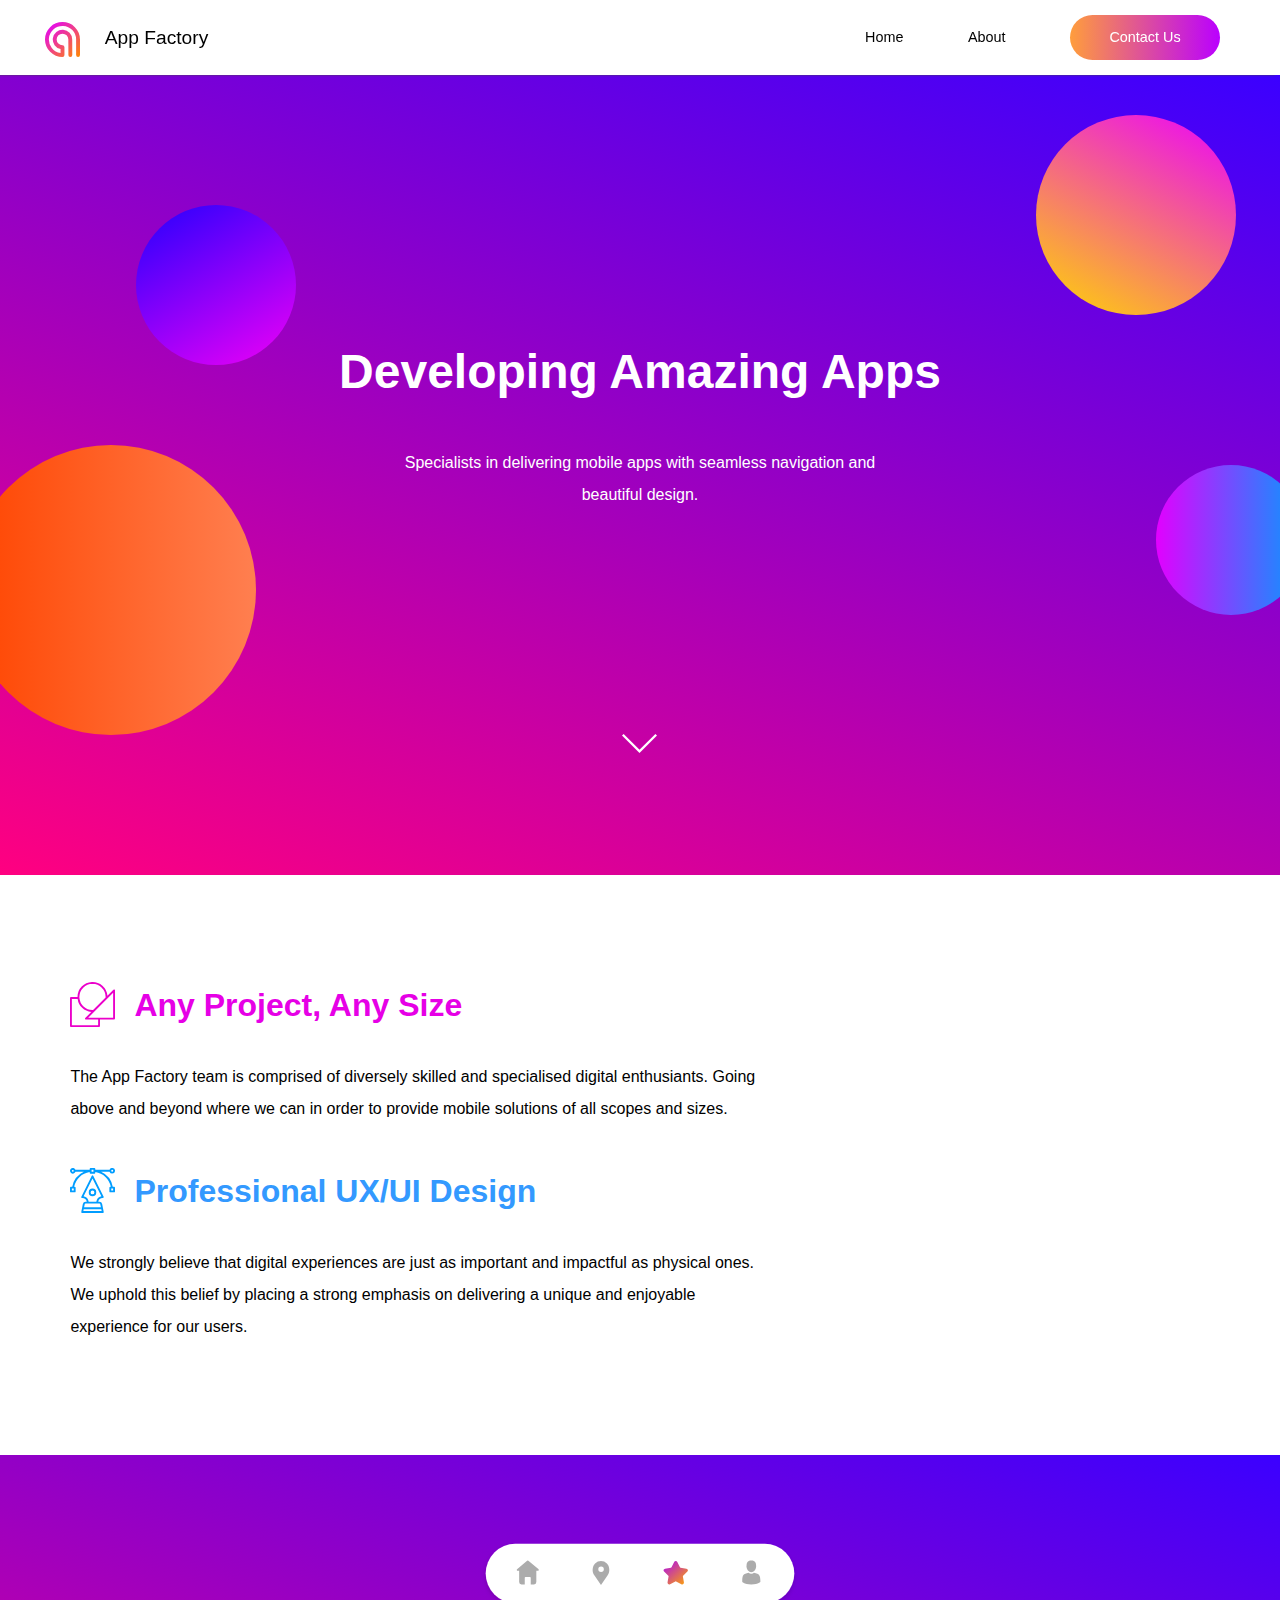
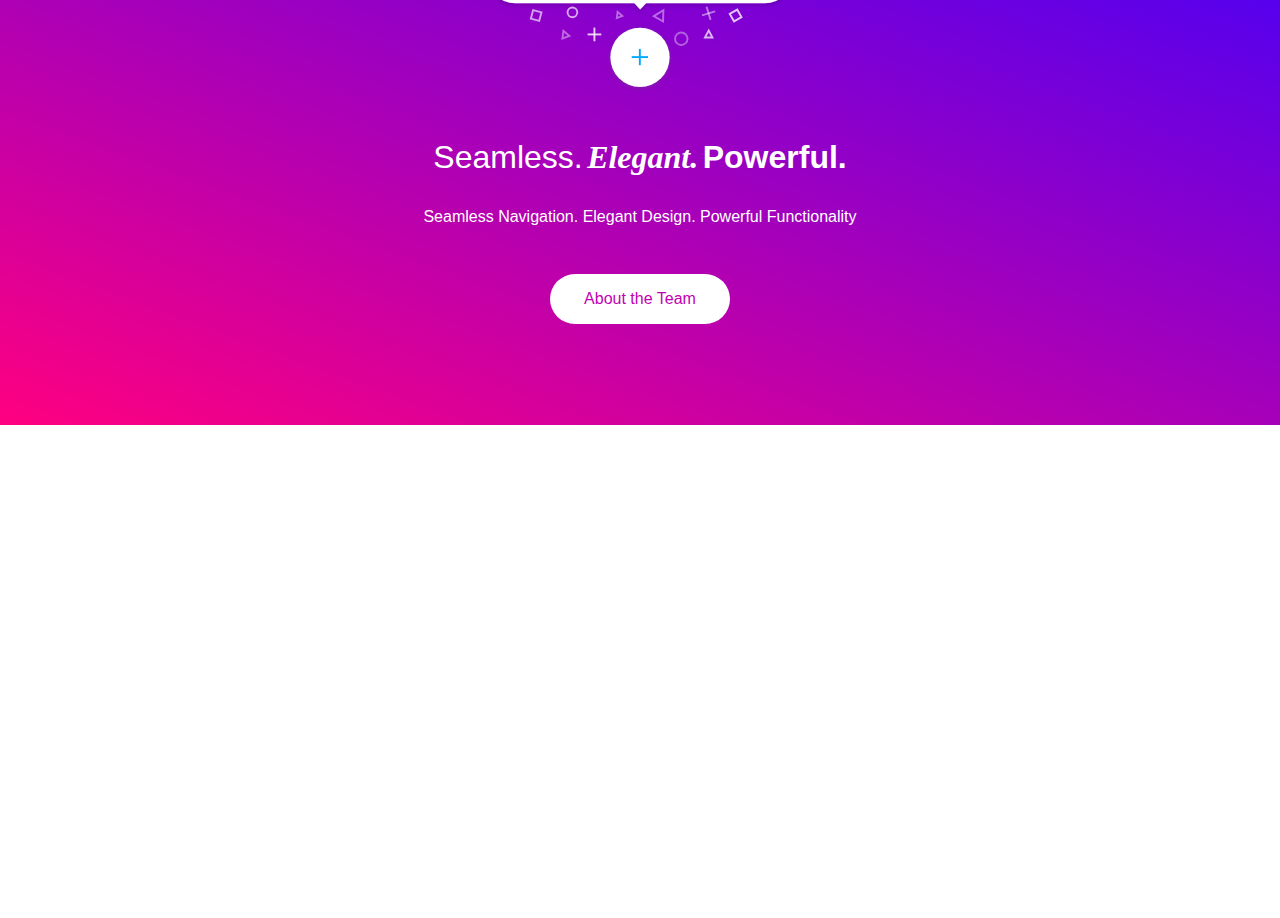
==== commit cf7d57cb: "11:54PM 18 Aug - Updated the Favicon" ====
--- a/mobile.html
+++ b/mobile.html
@@ -28,20 +28,7 @@
 
 
     <!--Favicons-->
-    <link rel="shortcut icon" href="assets/images/favicons/favicon.ico" type="image/x-icon"/>
-    <link rel="apple-touch-icon" sizes="57x57" href="assets/images/favicons/apple-touch-icon-57x57.png">
-    <link rel="apple-touch-icon" sizes="60x60" href="assets/images/favicons/apple-touch-icon-60x60.png">
-    <link rel="apple-touch-icon" sizes="72x72" href="assets/images/favicons/apple-touch-icon-72x72.png">
-    <link rel="apple-touch-icon" sizes="76x76" href="assets/images/favicons/apple-touch-icon-76x76.png">
-    <link rel="apple-touch-icon" sizes="114x114" href="assets/images/favicons/apple-touch-icon-114x114.png">
-    <link rel="apple-touch-icon" sizes="120x120" href="assets/images/favicons/apple-touch-icon-120x120.png">
-    <link rel="apple-touch-icon" sizes="144x144" href="assets/images/favicons/apple-touch-icon-144x144.png">
-    <link rel="apple-touch-icon" sizes="152x152" href="assets/images/favicons/apple-touch-icon-152x152.png">
-    <link rel="apple-touch-icon" sizes="180x180" href="assets/images/favicons/apple-touch-icon-180x180.png">
-    <link rel="icon" type="image/png" href="assets/images/favicons/favicon-16x16.png" sizes="16x16">
-    <link rel="icon" type="image/png" href="assets/images/favicons/favicon-32x32.png" sizes="32x32">
-    <link rel="icon" type="image/png" href="assets/images/favicons/favicon-96x96.png" sizes="96x96">
-    <link rel="icon" type="image/png" href="assets/images/favicons/android-chrome-192x192.png" sizes="192x192">
+    <link rel="shortcut icon" href="assets/images/favicons/aflogo.ico" type="image/x-icon" />
     <!--End Favicons-->
     <meta name="viewport" content="width=device-width, initial-scale=1.0">
 
--- a/indexmobile.css
+++ b/indexmobile.css
@@ -75,7 +75,15 @@
   font-size: 1.2em;
 }
 
+nav a {
+  color: black;
+}
+
 nav a:visited {
+  color: black;
+}
+
+nav a:active {
   color: black;
 }
 
@@ -363,7 +371,7 @@
   animation-duration: 25s;
 	animation-timing-function: ease-in-out;
   animation-iteration-count: infinite;
-  transition-duration: 1s;
+  transition-duration: 15s;
   position: absolute;
   left: 0;
   right: 0;
@@ -371,24 +379,25 @@
 }
 
 .mockup1 {
-  animation-name: anim-1;
-  transition-duration: 1s;
+  animation: anim-1 50s infinite;
+  transition-duration: 60s;
 }
 
 .mockup2 {
-  animation-name: anim-2;
-  transition-duration: 1s;
+  animation: anim-2 50s infinite;
+  transition-duration: 60s;
 }
 
 .mockup3 {
-  animation-name: anim-3;
-  transition-duration: 1s;
+  animation: anim-3 50s infinite;
+  transition-duration: 60s;
 }
 
 .mockup-container-texbox {
   line-height: 2;
   font-size: 0.8em;
   width: 100%;
+  text-align: center;
 }
 
 .mockup-container-texbox h3 {
